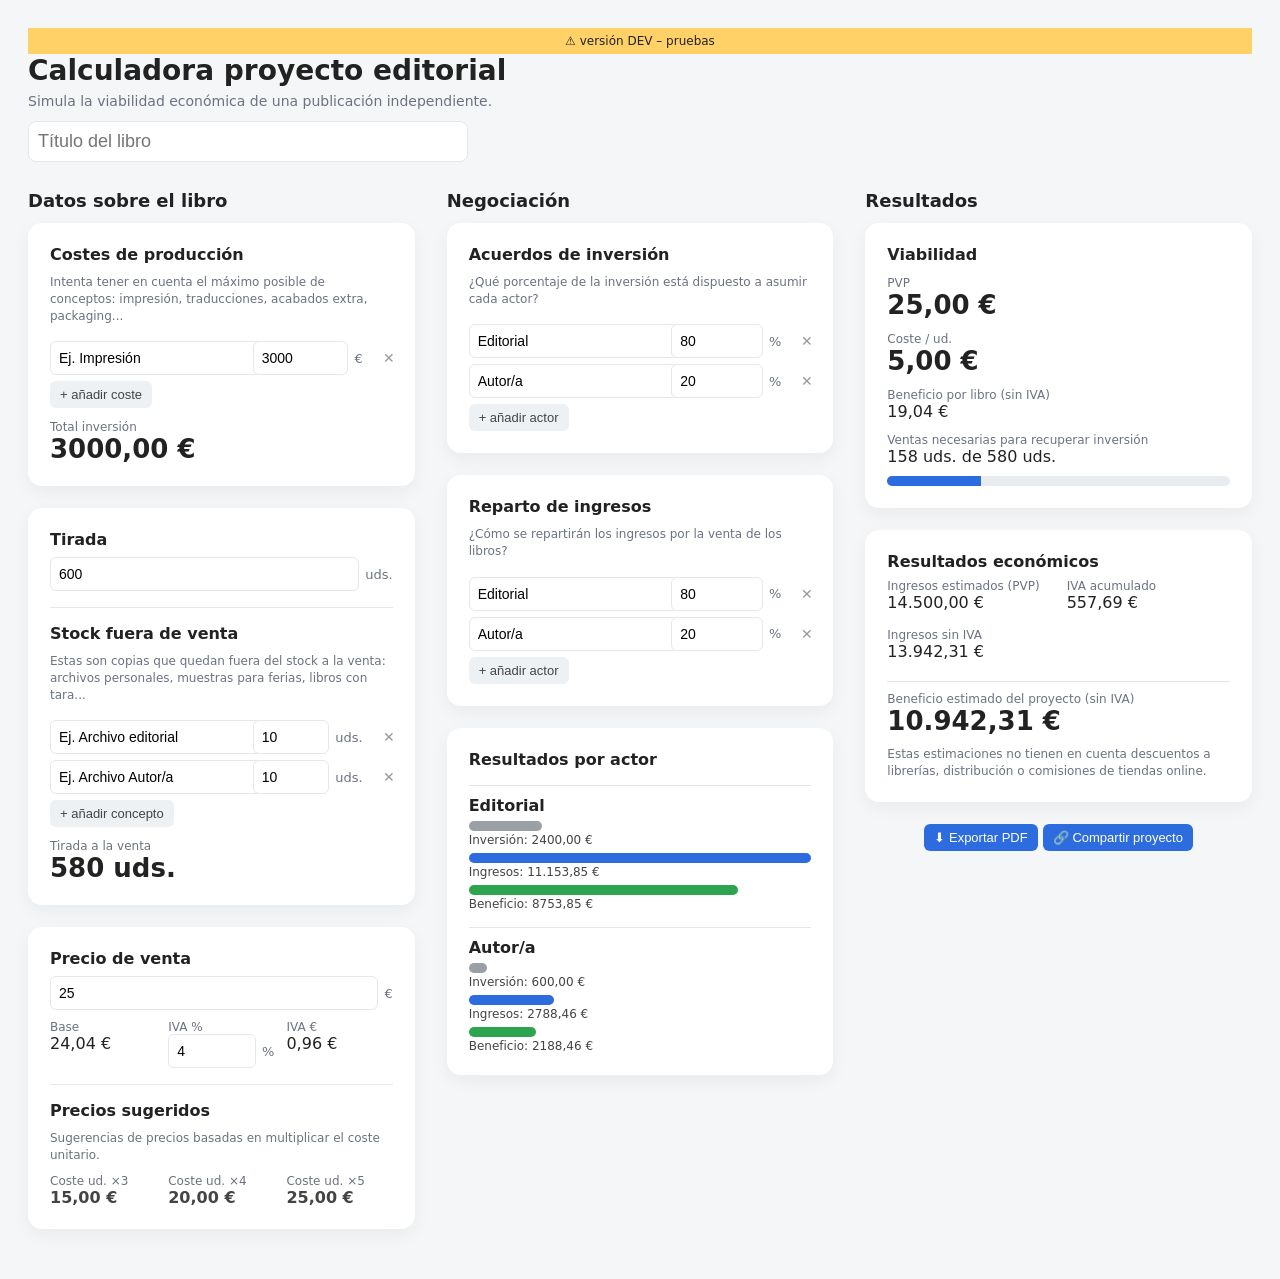
==== dev/index.html @ a0110887 "Update index.html" ====
<!-- =========================================================
CALCULADORA PROYECTO EDITORIAL – V29 COMENTADA
-------------------------------------------------------------
Este archivo contiene toda la herramienta en una sola página.

SECCIONES PRINCIPALES DEL HTML:

1. HEADER
   - Título de la herramienta
   - Campo para el título del libro

2. COLUMNA 1 – DATOS SOBRE EL LIBRO
   - Costes de producción
   - Tirada
   - Stock fuera de venta
   - Precio del libro
   - Precios sugeridos

3. COLUMNA 2 – NEGOCIACIÓN
   - Acuerdos de inversión
   - Reparto de ingresos
   - Resultados por actor

4. COLUMNA 3 – RESULTADOS
   - Viabilidad
   - Coste unitario
   - Beneficio por libro
   - Punto de equilibrio

5. BOTONES
   - Exportar PDF
   - Compartir proyecto (genera enlace con datos)

NOTA:
Puedes modificar textos, placeholders y estilos sin afectar
a los cálculos mientras no cambies los IDs de los inputs.

Los cálculos se hacen en el bloque <script> al final.
========================================================= -->


<!DOCTYPE html>
<html lang="es">
<head>
<meta charset="UTF-8">
<title>Calculadora proyecto editorial</title>

<link rel="icon" href="icon.png">

<style>
:root{
--bg:#f4f6f8;
--card:#ffffff;
--text:#222;
--muted:#6b7280;
--border:#e5e7eb;
--blue:#2d6cdf;
--green:#2da44e;
--gray:#9aa0a6;
--lightgray:#eef1f4;
--warning:#fff3cd;
}

body{
font-family: system-ui,-apple-system,Segoe UI,Roboto,sans-serif;
font-variant-numeric: tabular-nums;
background:var(--bg);
margin:0;
padding:28px;
color:var(--text);
}

.container{max-width:1400px;margin:auto}

header{margin-bottom:28px}

h1{margin:0 0 6px 0;font-size:28px}
.subtitle{color:var(--muted);font-size:14px}

header input{
margin-top:12px;
max-width:420px;
font-size:18px;
padding:9px;
border-radius:8px;
border:1px solid var(--border);
}

.layout{
display:grid;
grid-template-columns:1fr 1fr 1fr;
gap:32px;
}

.column-title{
font-weight:700;
font-size:18px;
margin-bottom:12px;
}

.section{
background:var(--card);
border-radius:14px;
padding:22px;
margin-bottom:22px;
box-shadow:0 6px 18px rgba(0,0,0,.05);
}

.section h3{margin:0 0 8px 0;font-size:16px}

.helper{
font-size:12px;
color:var(--muted);
margin-top:10px;
line-height:1.4;
}

.warning{
background:var(--warning);
padding:8px;
border-radius:6px;
font-size:12px;
margin-top:10px;
display:none;
}

.divider{
border-top:1px solid var(--border);
margin:16px 0;
}

.input-row{
display:grid;
grid-template-columns:1fr 110px 20px;
gap:10px;
align-items:center;
margin-bottom:6px;
}

.input-unit{
display:flex;
align-items:center;
gap:6px;
}

input{
width:100%;
padding:8px;
border-radius:6px;
border:1px solid var(--border);
font-size:14px;
}

.unit{font-size:13px;color:var(--muted)}

button{
border:none;
background:var(--blue);
color:white;
border-radius:6px;
padding:6px 10px;
font-size:13px;
cursor:pointer;
}

button.add{
background:var(--lightgray);
color:#444;
}

button.delete{
background:none;
color:#999;
font-size:14px;
}

.metric{margin-top:12px}
.metric-label{font-size:12px;color:var(--muted)}
.metric-value{font-size:26px;font-weight:700}

.price-grid,
.suggest-grid{
display:grid;
grid-template-columns:1fr 1fr 1fr;
gap:12px;
margin-top:10px;
}

.results-grid{
display:grid;
grid-template-columns:1fr 1fr;
gap:16px;
margin-top:8px;
}

.result-highlight{
grid-column:span 2;
border-top:1px solid var(--border);
padding-top:10px;
margin-top:4px;
}

.break-bar{
height:10px;
background:#e9ecef;
border-radius:6px;
overflow:hidden;
margin-top:10px;
}

.break-fill{
height:100%;
background:var(--blue);
width:0%;
}

.actor{
margin-top:16px;
padding-top:10px;
border-top:1px solid var(--border);
}

.actor-name{font-weight:600;margin-bottom:6px}

.bar{height:10px;border-radius:6px;margin-top:6px}
.bar-invest{background:var(--gray)}
.bar-income{background:var(--blue)}
.bar-profit{background:var(--green)}

.bar-label{font-size:12px;margin-top:2px;color:#444}

.footer{
margin-top:10px;
display:flex;
justify-content:center;
}

@media (max-width:1000px){
.layout{grid-template-columns:1fr}
}

@media print{

@page { size:A4 landscape; margin:6mm }

body{
background:white;
zoom:0.6;
}

.layout{
display:grid !important;
grid-template-columns:1fr 1fr 1fr !important;
gap:12px;
}

button{display:none}

.section{
box-shadow:none;
border:1px solid var(--border)
}

}

.suggest-grid .metric-value{
font-size:16px;
font-weight:600;
color:#444;
}

</style>
</head>

<body>
<div style="background:#ffd166;padding:6px;text-align:center;font-size:12px;">
⚠️ versión DEV – pruebas
</div>
<div class="container">

<header>
<h1>Calculadora proyecto editorial</h1>
<div class="subtitle">Simula la viabilidad económica de una publicación independiente.</div>
<input placeholder="Título del libro">
</header>

<div class="layout">

<!-- COLUMNA 1 -->

<div>
<div class="column-title">Datos sobre el libro</div>

<div class="section">
<h3>Costes de producción</h3>
<div class="helper">
Intenta tener en cuenta el máximo posible de conceptos: impresión, traducciones, acabados extra, packaging...
<br><br>
</div>

<div id="costList"></div>
<button class="add" onclick="addCost()">+ añadir coste</button>

<div class="metric">
<div class="metric-label">Total inversión</div>
<div id="total_inversion" class="metric-value"></div>
</div>
</div>

<div class="section">
<h3>Tirada</h3>

<div class="input-unit">
<input id="tirada_total" class="calc" type="number" value="600">
<div class="unit">uds.</div>
</div>

<div class="divider"></div>

<h3>Stock fuera de venta</h3>

<div class="helper">
Estas son copias que quedan fuera del stock a la venta: archivos personales, muestras para ferias, libros con tara...
<br><br>
</div>

<div id="stockList"></div>
<button class="add" onclick="addStock()">+ añadir concepto</button>

<div class="metric">
<div class="metric-label">Tirada a la venta</div>
<div id="tirada_venta" class="metric-value"></div>
</div>
</div>

<div class="section">
<h3>Precio de venta</h3>

<div class="input-unit">
<input id="pvp" class="calc" type="number" value="25">
<div class="unit">€</div>
</div>

<div class="price-grid">
<div><div class="metric-label">Base</div><div id="base_calc"></div></div>
<div>
<div class="metric-label">IVA %</div>
<div class="input-unit"><input id="iva_pct" class="calc" type="number" value="4"><div class="unit">%</div></div>
</div>
<div><div class="metric-label">IVA €</div><div id="iva_calc"></div></div>
</div>

<div class="divider"></div>

<h3>Precios sugeridos</h3>
<div class="helper">
Sugerencias de precios basadas en multiplicar el coste unitario.<br>
</div>
<div class="suggest-grid">
<div>
<div class="metric-label">Coste ud. ×3</div>
<div id="p3" class="metric-value"></div>
</div>

<div>
<div class="metric-label">Coste ud. ×4</div>
<div id="p4" class="metric-value"></div>
</div>

<div>
<div class="metric-label">Coste ud. ×5</div>
<div id="p5" class="metric-value"></div>
</div>
</div>

</div>

</div>

<!-- COLUMNA 2 -->

<div>
<div class="column-title">Negociación</div>

<div class="section">
<h3>Acuerdos de inversión</h3>
<div class="helper">¿Qué porcentaje de la inversión está dispuesto a asumir cada actor?<br><br></div>

<div id="investList"></div>
<div id="invWarning" class="warning">Los porcentajes de inversión deben sumar 100%</div>

<button class="add" onclick="addInvestor()">+ añadir actor</button>
</div>

<div class="section">
<h3>Reparto de ingresos</h3>
<div class="helper">¿Cómo se repartirán los ingresos por la venta de los libros?<br><br></div>

<div id="incomeList"></div>
<div id="incWarning" class="warning">Los porcentajes de ingresos deben sumar 100%</div>

<button class="add" onclick="addIncome()">+ añadir actor</button>
</div>

<div class="section">
<h3>Resultados por actor</h3>
<div id="actorCharts"></div>
</div>

</div>

<!-- COLUMNA 3 -->

<div>
<div class="column-title">Resultados</div>

<div class="section">
<h3>Viabilidad</h3>

<div class="metric">
<div class="metric-label">PVP</div>
<div id="pvp_viabilidad" class="metric-value"></div>
</div>

<div class="metric">
<div class="metric-label">Coste / ud.</div>
<div id="coste_unitario" class="metric-value"></div>
</div>

<div class="metric">
<div class="metric-label">Beneficio por libro (sin IVA)</div>
<div id="beneficio"></div>
</div>

<div class="metric">
<div class="metric-label">Ventas necesarias para recuperar inversión</div>
<div id="equilibrio"></div>
</div>

<div class="break-bar">
<div id="break_fill" class="break-fill"></div>
</div>

</div>

<div class="section">
<h3>Resultados económicos</h3>

<div class="results-grid">
<div>
<div class="metric-label">Ingresos estimados (PVP)</div>
<div id="ingresos_total"></div>
</div>

<div>
<div class="metric-label">IVA acumulado</div>
<div id="iva_total"></div>
</div>

<div>
<div class="metric-label">Ingresos sin IVA</div>
<div id="ingresos_sin_iva"></div>
</div>

<div class="result-highlight">
<div class="metric-label">Beneficio estimado del proyecto (sin IVA)</div>
<div id="beneficio_sin_iva" class="metric-value"></div>
</div>
</div>

<div class="helper">
Estas estimaciones no tienen en cuenta descuentos a librerías, distribución o comisiones de tiendas online.
</div>
</div>

<div class="footer">

<div class="actions">

<button onclick="window.print()">
⬇︎ Exportar PDF
</button>

<button onclick="shareProject()">
🔗 Compartir proyecto
</button>

</div>

</div>
</div>

</div>

</div>

<script>

const euro=new Intl.NumberFormat('es-ES',{style:'currency',currency:'EUR',minimumFractionDigits:2})
const number=new Intl.NumberFormat('es-ES')


// ------------------------------------------------------
// FUNCIÓN: formatEuro
// Esta función forma parte de la lógica principal
// Si la modificas revisa que no afecte a otras llamadas.
// ------------------------------------------------------
function formatEuro(v){return euro.format(v)}

// ------------------------------------------------------
// FUNCIÓN: formatUnits
// Esta función forma parte de la lógica principal
// Si la modificas revisa que no afecte a otras llamadas.
// ------------------------------------------------------
function formatUnits(v){return number.format(v)+" uds."}


// ------------------------------------------------------
// FUNCIÓN: addRow
// Esta función forma parte de la lógica principal
// Si la modificas revisa que no afecte a otras llamadas.
// ------------------------------------------------------
function addRow(container,label,value,unit){

let row=document.createElement("div")
row.className="input-row"

row.innerHTML=`
<input value="${label}">
<div class="input-unit">
<input type="number" class="calc" value="${value}">
<div class="unit">${unit}</div>
</div>
<button class="delete" onclick="this.parentNode.remove();calc()">✕</button>
`

document.getElementById(container).appendChild(row)
attach()
}


// ------------------------------------------------------
// FUNCIÓN: addCost
// Esta función forma parte de la lógica principal
// Si la modificas revisa que no afecte a otras llamadas.
// ------------------------------------------------------
function addCost(){addRow("costList","Nuevo concepto",0,"€")}

// ------------------------------------------------------
// FUNCIÓN: addStock
// Esta función forma parte de la lógica principal
// Si la modificas revisa que no afecte a otras llamadas.
// ------------------------------------------------------
function addStock(){addRow("stockList","Concepto",0,"uds.")}

// ------------------------------------------------------
// FUNCIÓN: addInvestor
// Esta función forma parte de la lógica principal
// Si la modificas revisa que no afecte a otras llamadas.
// ------------------------------------------------------
function addInvestor(){addRow("investList","Actor",0,"%")}

// ------------------------------------------------------
// FUNCIÓN: addIncome
// Esta función forma parte de la lógica principal
// Si la modificas revisa que no afecte a otras llamadas.
// ------------------------------------------------------
function addIncome(){addRow("incomeList","Actor",0,"%")}


// ------------------------------------------------------
// FUNCIÓN: sum
// Esta función forma parte de la lógica principal
// Si la modificas revisa que no afecte a otras llamadas.
// ------------------------------------------------------
function sum(container){
let t=0
document.querySelectorAll("#"+container+" input[type=number]").forEach(e=>{
t+=parseFloat(e.value)||0
})
return t
}


// ------------------------------------------------------
// FUNCIÓN: checkPercentages
// Esta función forma parte de la lógica principal
// Si la modificas revisa que no afecte a otras llamadas.
// ------------------------------------------------------
function checkPercentages(){

let inv=sum("investList")
let inc=sum("incomeList")

document.getElementById("invWarning").style.display = inv===100 ? "none":"block"
document.getElementById("incWarning").style.display = inc===100 ? "none":"block"
}


// ------------------------------------------------------
// FUNCIÓN: calc
// Esta función forma parte de la lógica principal
// Si la modificas revisa que no afecte a otras llamadas.
// ------------------------------------------------------
function calc(){

let inversion=sum("costList")
document.getElementById("total_inversion").innerText=formatEuro(inversion)

let pvp=parseFloat(document.getElementById("pvp").value)||0
document.getElementById("pvp_viabilidad").innerText=formatEuro(pvp)

let iva_pct=parseFloat(document.getElementById("iva_pct").value)||0

let base=pvp/(1+iva_pct/100)
let iva=pvp-base

document.getElementById("base_calc").innerText=formatEuro(base)
document.getElementById("iva_calc").innerText=formatEuro(iva)

let tirada=parseFloat(document.getElementById("tirada_total").value)||0
let stock=sum("stockList")
let venta=tirada-stock

document.getElementById("tirada_venta").innerText=formatUnits(venta)

let coste_unit=inversion/tirada
document.getElementById("coste_unitario").innerText=formatEuro(coste_unit)

let beneficio=base-coste_unit
document.getElementById("beneficio").innerText=formatEuro(beneficio)

let equilibrio = beneficio>0 ? Math.ceil(inversion/beneficio) : 0
document.getElementById("equilibrio").innerText=equilibrio+" uds. de "+venta+" uds."

let ratio=equilibrio/venta
document.getElementById("break_fill").style.width=(ratio*100)+"%"

document.getElementById("p3").innerText=formatEuro(coste_unit*3)
document.getElementById("p4").innerText=formatEuro(coste_unit*4)
document.getElementById("p5").innerText=formatEuro(coste_unit*5)

let ingresos=pvp*venta
let ingresos_sin_iva=base*venta
let iva_total=iva*venta
let beneficio_sin_iva=ingresos_sin_iva-inversion

document.getElementById("ingresos_total").innerText=formatEuro(ingresos)
document.getElementById("iva_total").innerText=formatEuro(iva_total)
document.getElementById("ingresos_sin_iva").innerText=formatEuro(ingresos_sin_iva)
document.getElementById("beneficio_sin_iva").innerText=formatEuro(beneficio_sin_iva)

checkPercentages()
updateActorCharts(inversion, ingresos_sin_iva)

}


// ------------------------------------------------------
// FUNCIÓN: updateActorCharts
// Esta función forma parte de la lógica principal
// Si la modificas revisa que no afecte a otras llamadas.
// ------------------------------------------------------
function updateActorCharts(inversion, ingresos){

let actors=[]

document.querySelectorAll("#incomeList .input-row").forEach((row,i)=>{

let name=row.children[0].value||"Actor"
let inc=row.children[1].querySelector("input").value/100||0

let inv_row=document.querySelectorAll("#investList .input-row")[i]

let inv=0
if(inv_row) inv=inv_row.children[1].querySelector("input").value/100||0

let inv_val=inversion*inv
let inc_val=ingresos*inc
let profit=inc_val-inv_val

actors.push({name,inv_val,inc_val,profit})

})

let max=Math.max(...actors.flatMap(a=>[a.inv_val,a.inc_val,a.profit]),1)

let html=""

actors.forEach(a=>{

let inv_pct=a.inv_val/max*100
let inc_pct=a.inc_val/max*100
let prof_pct=a.profit/max*100

html+=`
<div class="actor">

<div class="actor-name">${a.name}</div>

<div class="bar bar-invest" style="width:${inv_pct}%"></div>
<div class="bar-label">Inversión: ${formatEuro(Number(a.inv_val))}</div>


<div class="bar bar-income" style="width:${inc_pct}%"></div>
<div class="bar-label">Ingresos: ${formatEuro(Number(a.inc_val))}</div>

<div class="bar bar-profit" style="width:${prof_pct}%"></div>
<div class="bar-label">Beneficio: ${formatEuro(Number(a.profit))}</div>

</div>
`
})

document.getElementById("actorCharts").innerHTML=html
}


// ------------------------------------------------------
// FUNCIÓN: attach
// Esta función forma parte de la lógica principal
// Si la modificas revisa que no afecte a otras llamadas.
// ------------------------------------------------------
function attach(){
document.querySelectorAll(".calc").forEach(e=>{
e.removeEventListener("input",calc)
e.addEventListener("input",calc)
})
}

addRow("costList","Ej. Impresión",3000,"€")

addRow("stockList","Ej. Archivo editorial",10,"uds.")
addRow("stockList","Ej. Archivo Autor/a",10,"uds.")

addRow("investList","Editorial",80,"%")
addRow("investList","Autor/a",20,"%")

addRow("incomeList","Editorial",80,"%")
addRow("incomeList","Autor/a",20,"%")

attach()
calc()



// ==============================
// Compartir proyecto por URL
// ==============================


// ------------------------------------------------------
// FUNCIÓN: collectProjectData
// Esta función forma parte de la lógica principal
// Si la modificas revisa que no afecte a otras llamadas.
// ------------------------------------------------------

// ======================================================
// SISTEMA DE COMPARTIR PROYECTOS
// ------------------------------------------------------
// Este bloque permite generar enlaces con los datos del
// proyecto codificados en la URL.
//
// Ventajas:
// - No usa servidor
// - No guarda datos de usuarios
// - Funciona en GitHub Pages
//
// Cuando alguien abre un enlace con ?data=...
// la calculadora reconstruye el proyecto automáticamente.
// ======================================================

function collectProjectData(){

  const project = {
    titulo: document.querySelector("header input")?.value || "",
    tirada: parseFloat(document.getElementById("tirada_total")?.value) || 0,
pvp: parseFloat(document.getElementById("pvp")?.value) || 0,
iva: parseFloat(document.getElementById("iva_pct")?.value) || 0,
    costes: [],
    stock: [],
    inversion: [],
    ingresos: []
  };

  document.querySelectorAll("#costList .input-row").forEach(row=>{
    project.costes.push({
      concepto: row.children[0].value,
      valor: row.children[1].querySelector("input").value
    })
  })

  document.querySelectorAll("#stockList .input-row").forEach(row=>{
    project.stock.push({
      concepto: row.children[0].value,
      valor: row.children[1].querySelector("input").value
    })
  })

  document.querySelectorAll("#investList .input-row").forEach(row=>{
    project.inversion.push({
      actor: row.children[0].value,
      porcentaje: row.children[1].querySelector("input").value
    })
  })

  document.querySelectorAll("#incomeList .input-row").forEach(row=>{
    project.ingresos.push({
      actor: row.children[0].value,
      porcentaje: row.children[1].querySelector("input").value
    })
  })

  return project
}


// ------------------------------------------------------
// FUNCIÓN: shareProject
// Esta función forma parte de la lógica principal
// Si la modificas revisa que no afecte a otras llamadas.
// ------------------------------------------------------
function shareProject(){

  calc()

  const project = collectProjectData();

  const encoded = btoa(unescape(encodeURIComponent(JSON.stringify(project))))

  const url = window.location.origin + window.location.pathname + "?data=" + encoded

  navigator.clipboard.writeText(url)

  alert("Enlace del proyecto copiado al portapapeles")
}


// ------------------------------------------------------
// FUNCIÓN: loadProjectFromURL
// Esta función forma parte de la lógica principal
// Si la modificas revisa que no afecte a otras llamadas.
// ------------------------------------------------------
function loadProjectFromURL(){

  const params = new URLSearchParams(window.location.search)
  const data = params.get("data")

  if(!data) return

  try{

    const project = JSON.parse(decodeURIComponent(escape(atob(data))))

if(project.costes){
  document.getElementById("costList").innerHTML=""
  project.costes.forEach(c=>addRow("costList",c.concepto,c.valor,"€"))
}

if(project.stock){
  document.getElementById("stockList").innerHTML=""
  project.stock.forEach(s=>addRow("stockList",s.concepto,s.valor,"uds."))
}

if(project.inversion){
  document.getElementById("investList").innerHTML=""
  project.inversion.forEach(i=>addRow("investList",i.actor,i.porcentaje,"%"))
}

if(project.ingresos){
  document.getElementById("incomeList").innerHTML=""
  project.ingresos.forEach(i=>addRow("incomeList",i.actor,i.porcentaje,"%"))
}

if(project.tirada !== undefined)
document.getElementById("tirada_total").value = project.tirada

if(project.pvp !== undefined)
document.getElementById("pvp").value = project.pvp

if(project.iva !== undefined)
document.getElementById("iva_pct").value = project.iva

     
  }catch(e){
    console.warn("No se pudo cargar el proyecto desde la URL")
  }

  setTimeout(calc,50)
}

loadProjectFromURL();


</script>

</body>
</html>
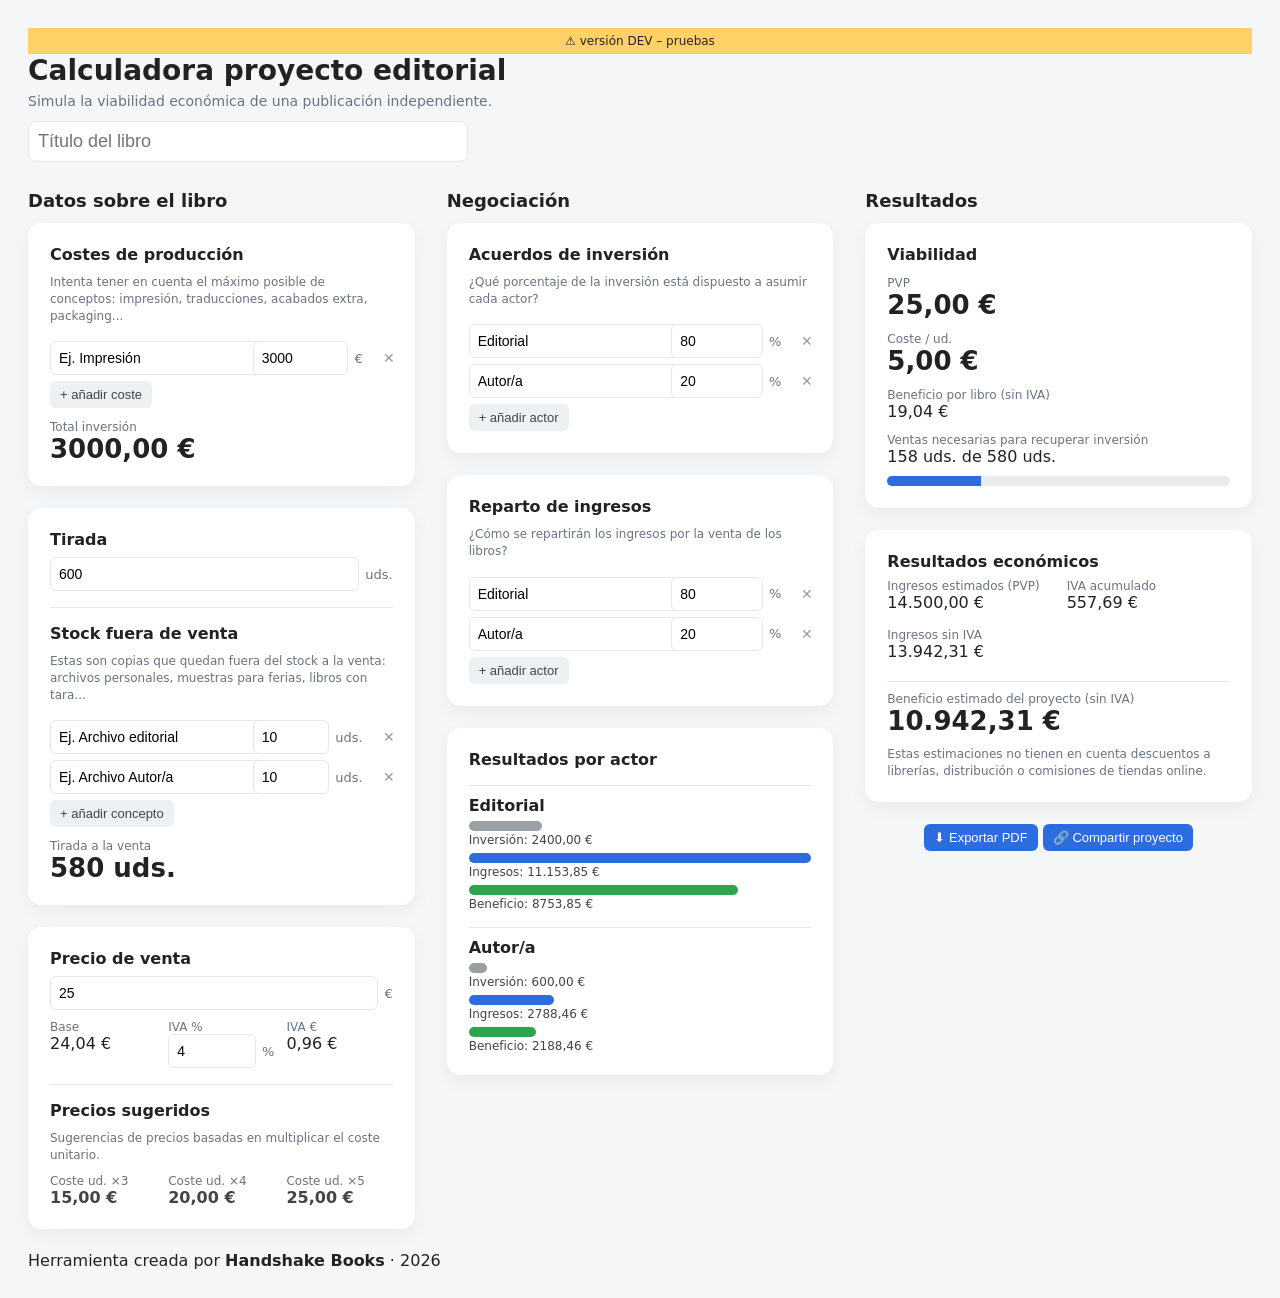
==== commit 71a297ea: "Update index.html" ====
--- a/dev/index.html
+++ b/dev/index.html
@@ -492,7 +492,10 @@
 </div>
 
 </div>
-
+<footer class="site-footer">
+Herramienta creada por <strong>Handshake Books</strong> · 2026
+</footer>
+   
 </div>
 
 <script>
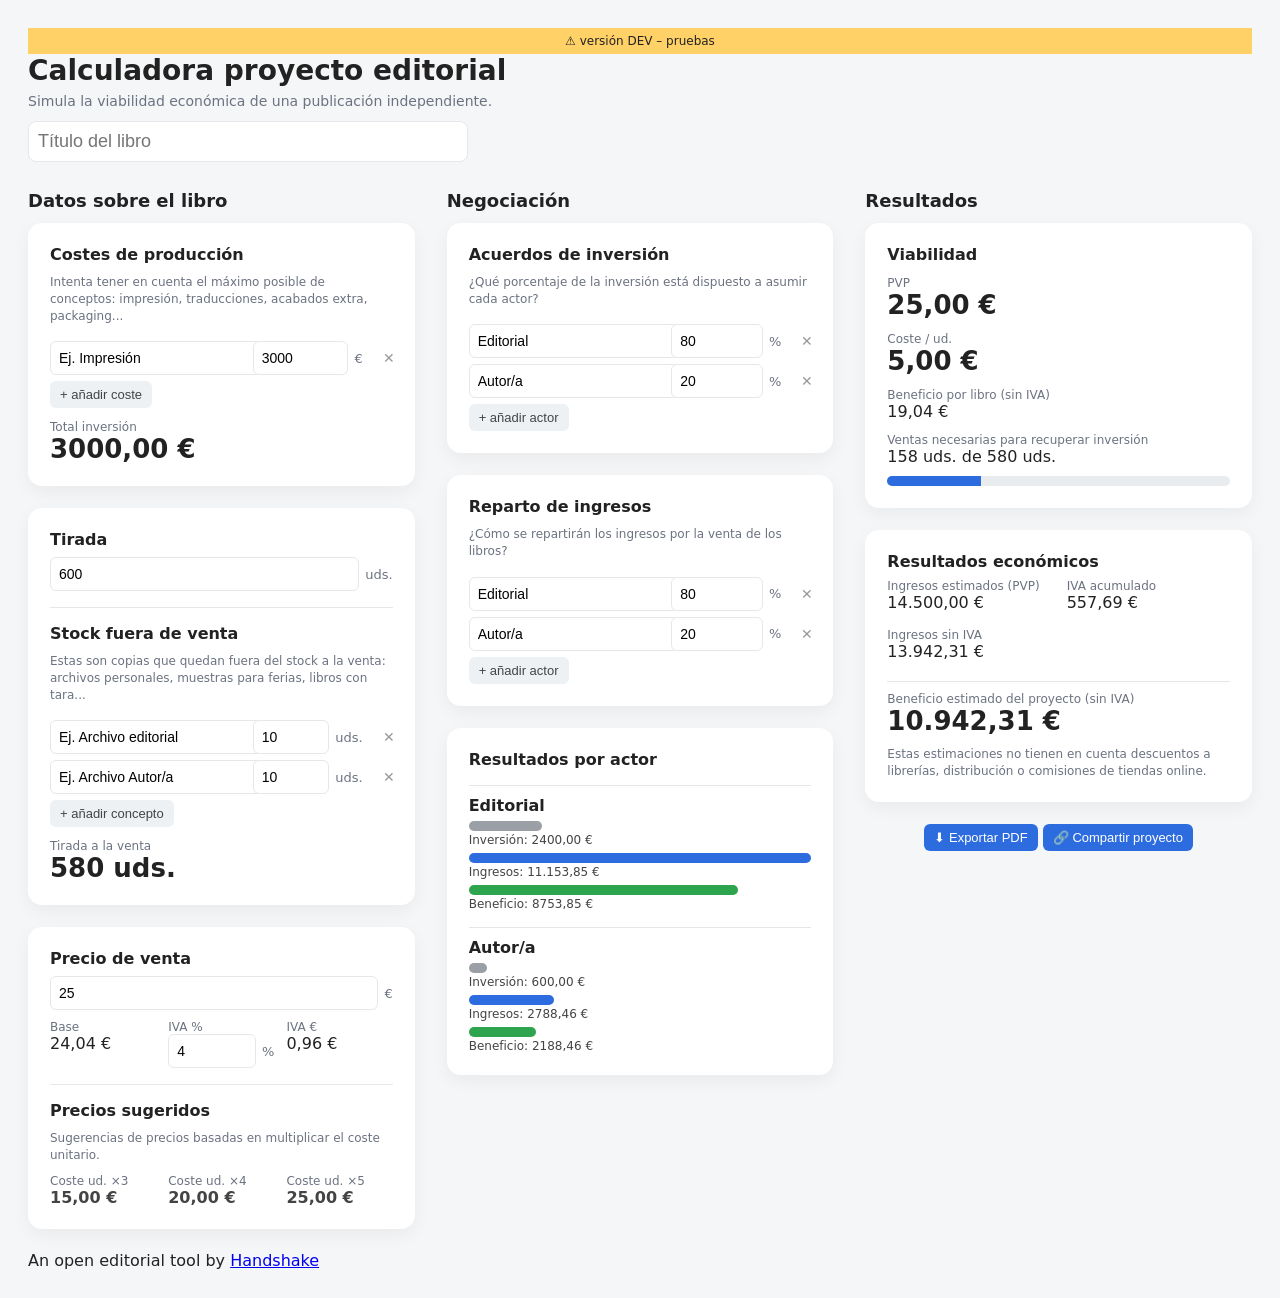
==== commit e2fe61dd: "Update index.html" ====
--- a/dev/index.html
+++ b/dev/index.html
@@ -492,10 +492,7 @@
 </div>
 
 </div>
-<footer class="site-footer">
-Herramienta creada por <strong>Handshake Books</strong> · 2026
-</footer>
-   
+
 </div>
 
 <script>
@@ -897,6 +894,9 @@
 
 
 </script>
-
+<div class="handshake-credit">
+An open editorial tool by 
+<a href="https://www.handshake.fun" target="_blank">Handshake</a>
+</div>
 </body>
 </html>
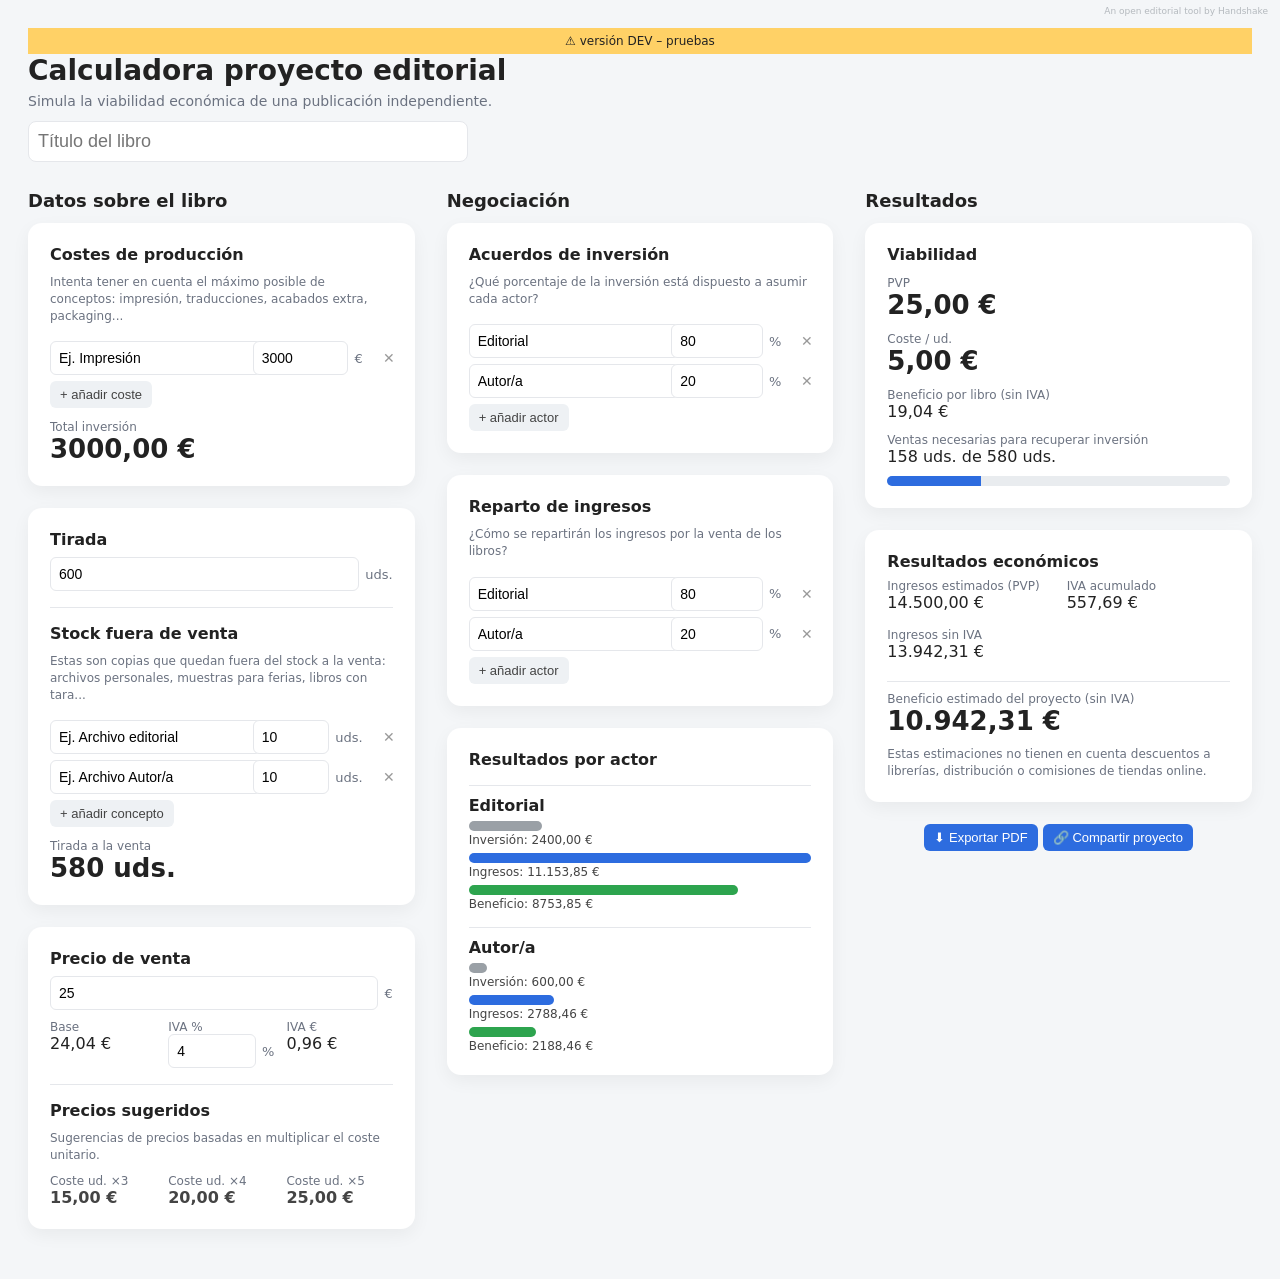
==== commit 72831e48: "Update index.html" ====
--- a/dev/index.html
+++ b/dev/index.html
@@ -62,6 +62,27 @@
 --warning:#fff3cd;
 }
 
+.handshake-credit{
+position:fixed;
+top:6px;
+right:12px;
+font-size:9px;
+color:#9aa0a6;
+opacity:0.7;
+z-index:999;
+}
+
+.handshake-credit a{
+color:#9aa0a6;
+text-decoration:none;
+}
+
+.handshake-credit a:hover{
+text-decoration:underline;
+}
+
+
+   
 body{
 font-family: system-ui,-apple-system,Segoe UI,Roboto,sans-serif;
 font-variant-numeric: tabular-nums;
@@ -274,9 +295,14 @@
 </head>
 
 <body>
+
+<div class="handshake-credit">
+An open editorial tool by 
+<a href="https://www.handshake.fun" target="_blank">Handshake</a>
+</div>
+   
 <div style="background:#ffd166;padding:6px;text-align:center;font-size:12px;">
-⚠️ versión DEV – pruebas
-</div>
+⚠️ versión DEV – pruebas </div>
 <div class="container">
 
 <header>
@@ -894,9 +920,6 @@
 
 
 </script>
-<div class="handshake-credit">
-An open editorial tool by 
-<a href="https://www.handshake.fun" target="_blank">Handshake</a>
-</div>
+
 </body>
 </html>
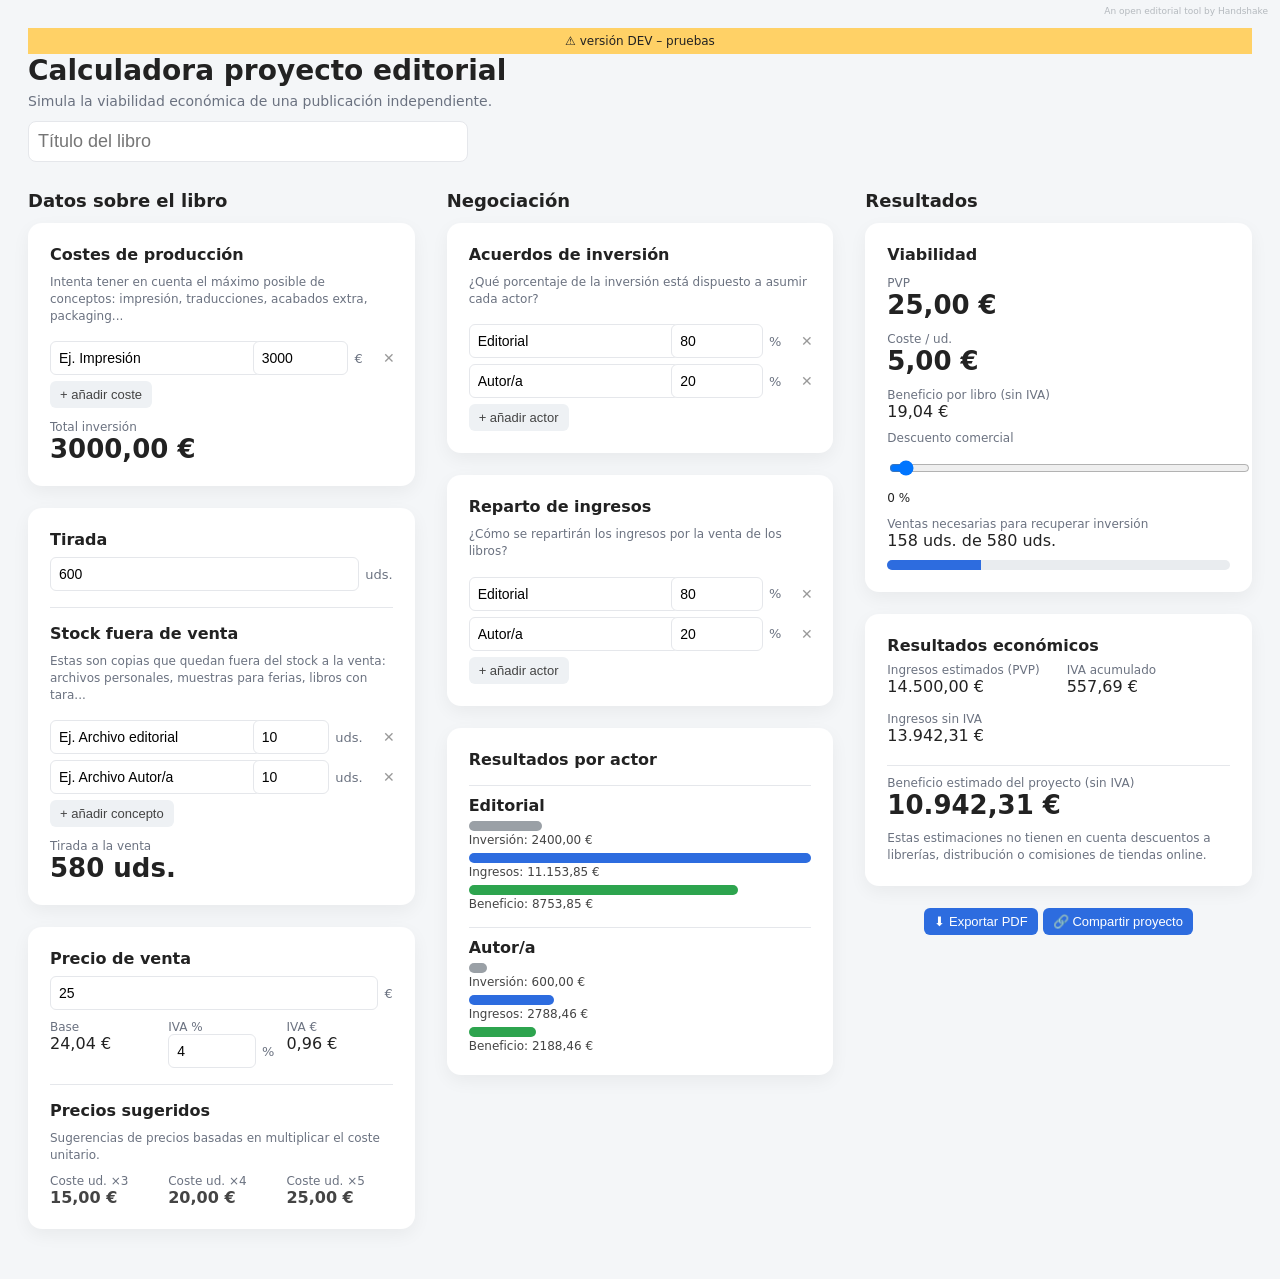
==== commit 3297ff1e: "Update index.html" ====
--- a/dev/index.html
+++ b/dev/index.html
@@ -62,6 +62,23 @@
 --warning:#fff3cd;
 }
 
+.discount-control{
+margin-top:10px;
+}
+
+.discount-control label{
+font-size:12px;
+color:var(--muted);
+display:block;
+margin-bottom:4px;
+}
+
+.discount-value{
+font-size:12px;
+color:var(--text);
+margin-top:2px;
+}
+   
 .handshake-credit{
 position:fixed;
 top:6px;
@@ -459,6 +476,18 @@
 <div id="beneficio"></div>
 </div>
 
+
+<div class="discount-control">
+<label>Descuento comercial</label>
+
+<input type="range" id="discountSlider" min="0" max="70" value="0" step="1">
+
+<div class="discount-value">
+<span id="discountValue">0</span> %
+</div>
+</div>
+   
+   
 <div class="metric">
 <div class="metric-label">Ventas necesarias para recuperar inversión</div>
 <div id="equilibrio"></div>
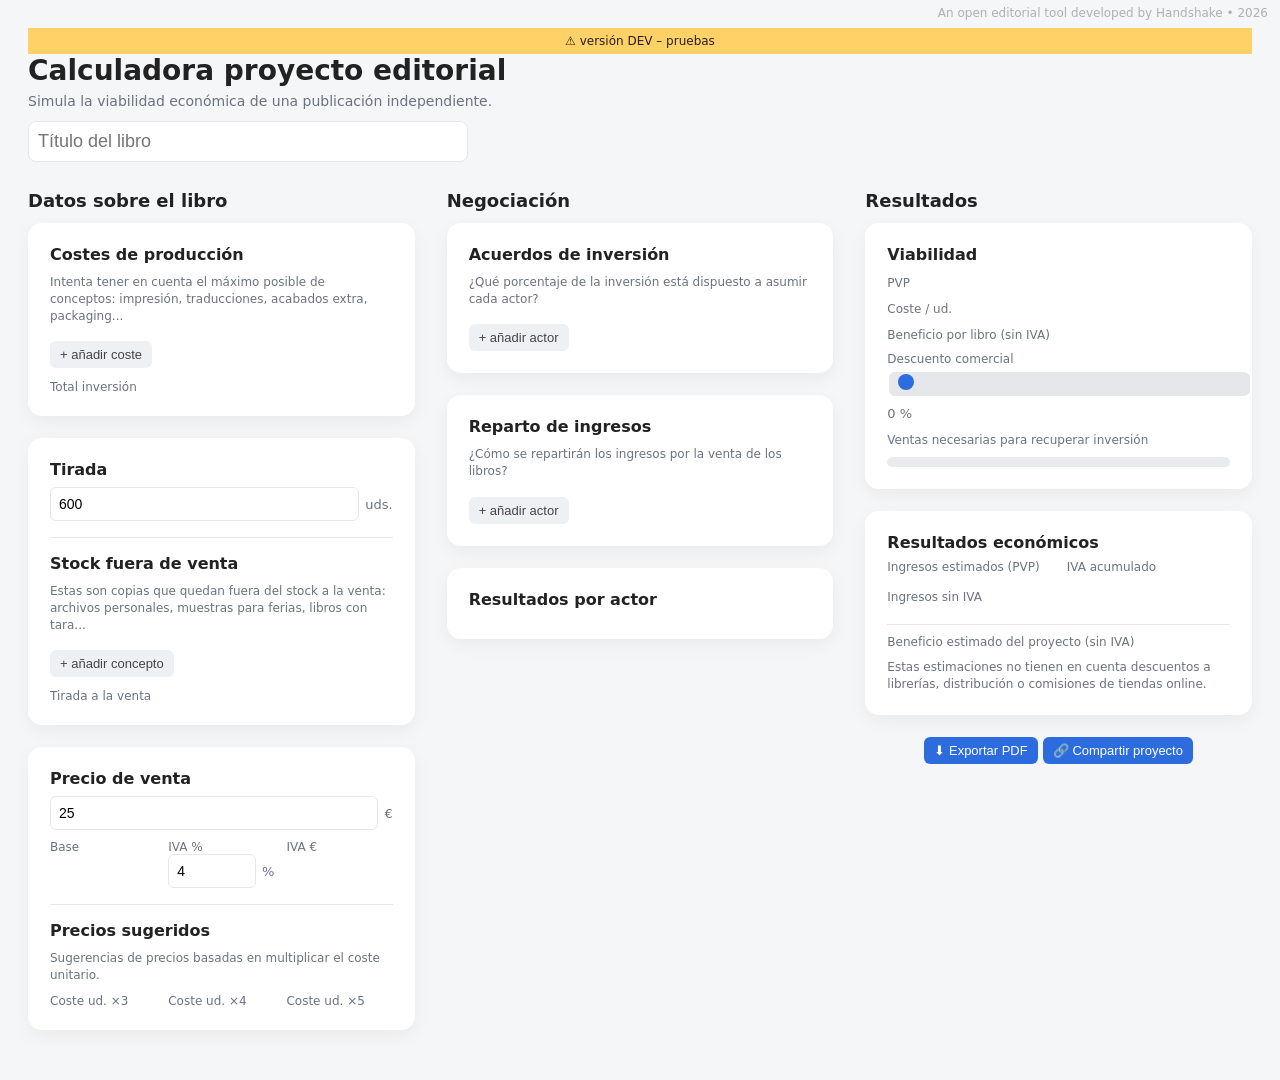
==== commit 132bc89b: "Update index.html" ====
--- a/dev/index.html
+++ b/dev/index.html
@@ -78,14 +78,49 @@
 color:var(--text);
 margin-top:2px;
 }
+
+.discount-control input[type=range]{
+width:100%;
+appearance:none;
+height:6px;
+border-radius:6px;
+background:var(--border);
+outline:none;
+}
+
+.discount-control input[type=range]::-webkit-slider-thumb{
+appearance:none;
+width:16px;
+height:16px;
+border-radius:50%;
+background:var(--blue);
+cursor:pointer;
+border:none;
+margin-top:-5px;
+}
+
+.discount-control input[type=range]::-moz-range-thumb{
+width:16px;
+height:16px;
+border-radius:50%;
+background:var(--blue);
+border:none;
+cursor:pointer;
+}
+
+.discount-value{
+margin-top:6px;
+font-size:13px;
+color:var(--muted);
+}
    
 .handshake-credit{
 position:fixed;
 top:6px;
 right:12px;
-font-size:9px;
+font-size:12px;
 color:#9aa0a6;
-opacity:0.7;
+opacity:0.8;
 z-index:999;
 }
 
@@ -97,7 +132,6 @@
 .handshake-credit a:hover{
 text-decoration:underline;
 }
-
 
    
 body{
@@ -314,8 +348,8 @@
 <body>
 
 <div class="handshake-credit">
-An open editorial tool by 
-<a href="https://www.handshake.fun" target="_blank">Handshake</a>
+An open editorial tool developed by 
+<a href="https://www.handshake.fun" target="_blank">Handshake</a> • 2026
 </div>
    
 <div style="background:#ffd166;padding:6px;text-align:center;font-size:12px;">
@@ -683,8 +717,11 @@
 let coste_unit=inversion/tirada
 document.getElementById("coste_unitario").innerText=formatEuro(coste_unit)
 
-let beneficio=base-coste_unit
-document.getElementById("beneficio").innerText=formatEuro(beneficio)
+let discount = discountSlider ? discountSlider.value/100 : 0
+let precio_editorial = base * (1-discount)
+
+let beneficio = precio_editorial - coste_unit
+   document.getElementById("beneficio").innerText=formatEuro(beneficio)
 
 let equilibrio = beneficio>0 ? Math.ceil(inversion/beneficio) : 0
 document.getElementById("equilibrio").innerText=equilibrio+" uds. de "+venta+" uds."
@@ -696,8 +733,13 @@
 document.getElementById("p4").innerText=formatEuro(coste_unit*4)
 document.getElementById("p5").innerText=formatEuro(coste_unit*5)
 
-let ingresos=pvp*venta
-let ingresos_sin_iva=base*venta
+let discount = discountSlider ? discountSlider.value/100 : 0
+let precio_editorial = base * (1-discount)
+
+let ingresos = pvp * venta
+let ingresos_sin_iva = precio_editorial * venta
+let iva_total = iva * venta
+let beneficio_sin_iva = ingresos_sin_iva - inversion
 let iva_total=iva*venta
 let beneficio_sin_iva=ingresos_sin_iva-inversion
 
@@ -781,6 +823,16 @@
 document.querySelectorAll(".calc").forEach(e=>{
 e.removeEventListener("input",calc)
 e.addEventListener("input",calc)
+})
+}
+
+const discountSlider = document.getElementById("discountSlider")
+const discountValue = document.getElementById("discountValue")
+
+if(discountSlider){
+discountSlider.addEventListener("input",()=>{
+discountValue.textContent = discountSlider.value
+calc()
 })
 }
 
